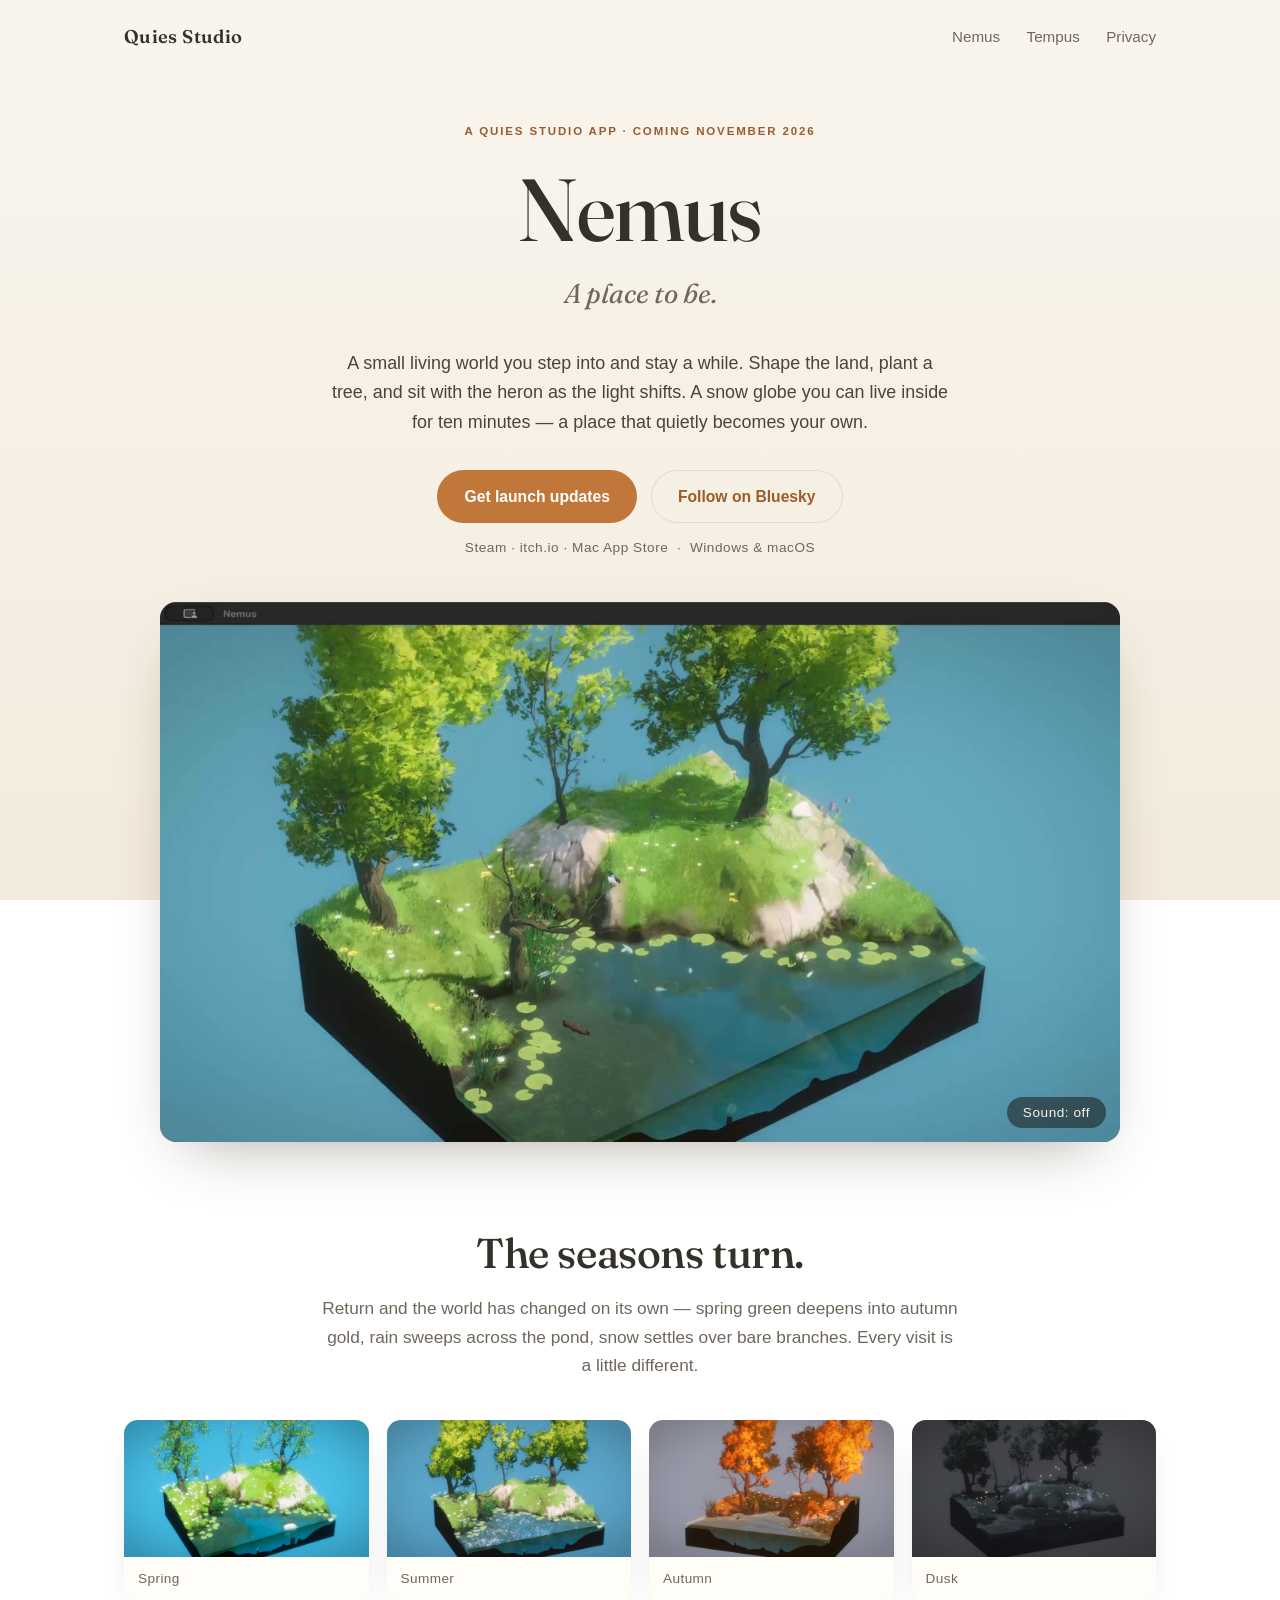
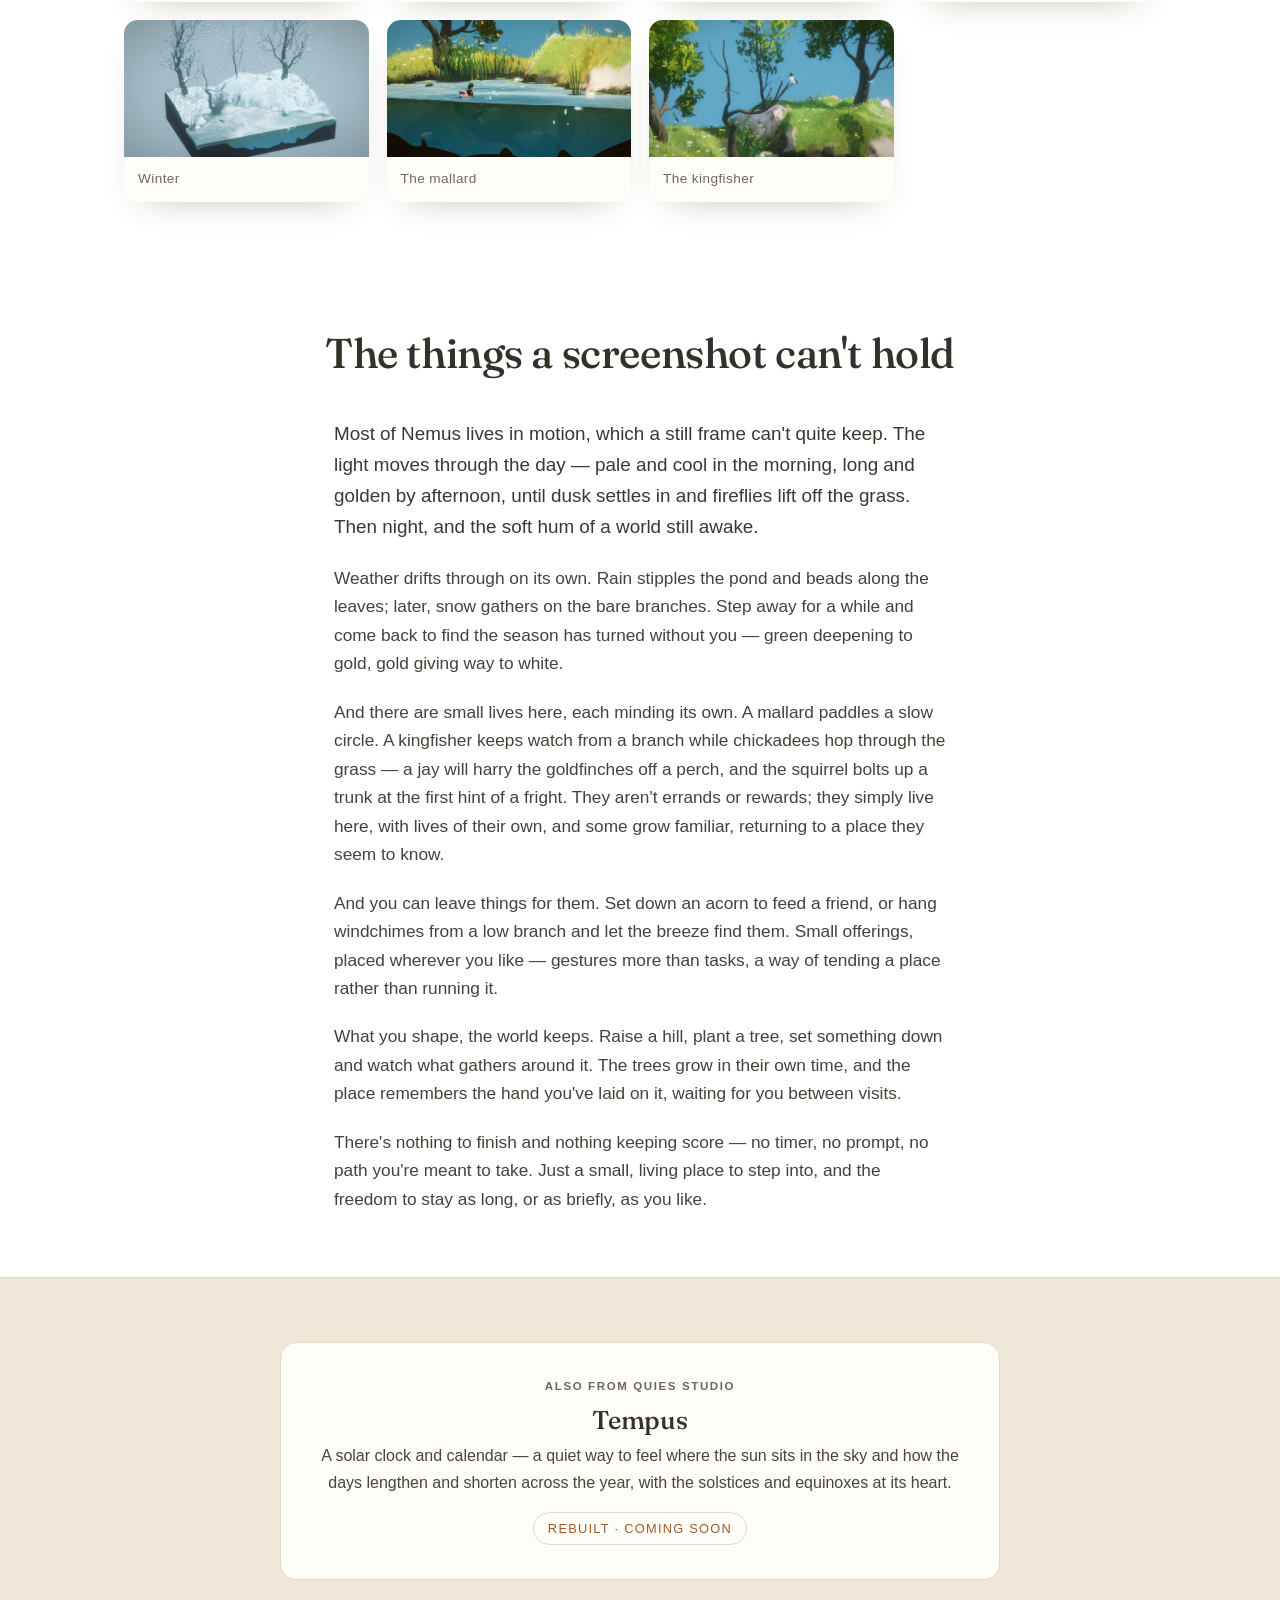
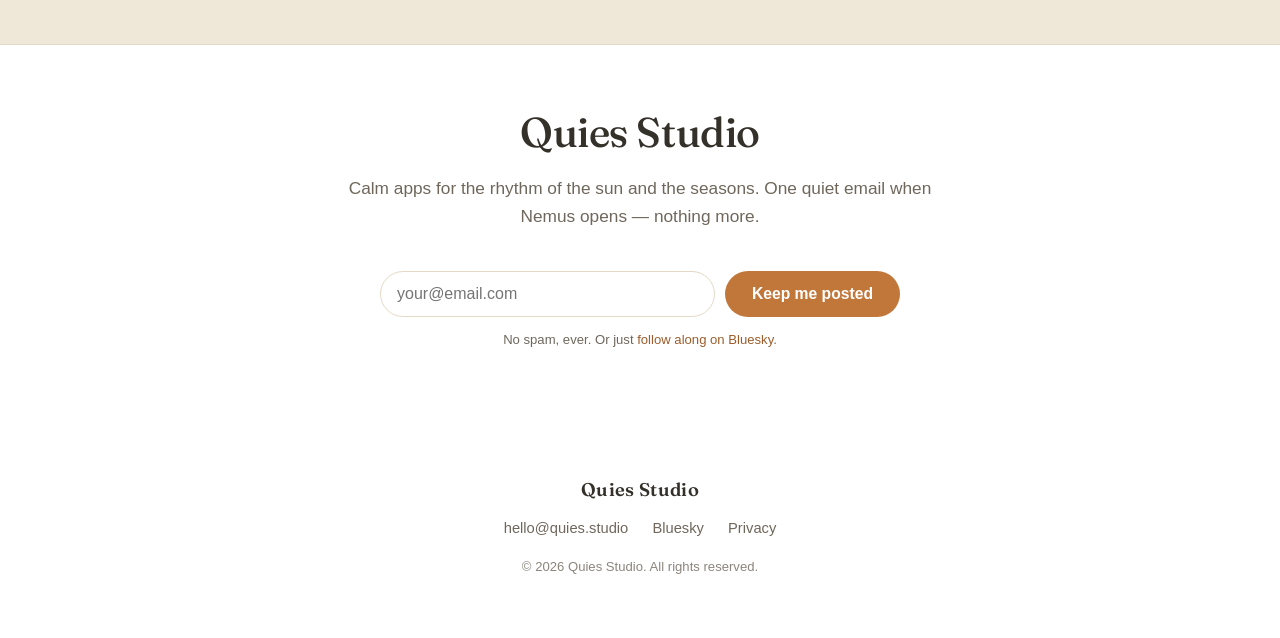
==== index.html @ 0e8df243 "Initial Quies Studio site" ====
<!DOCTYPE html>
<html lang="en">
<head>
<meta charset="utf-8">
<meta name="viewport" content="width=device-width, initial-scale=1">
<title>Nemus — a place to be · Quies Studio</title>
<meta name="description" content="Nemus is a small living world you step into and tend. Shape the land, plant a tree, and watch the seasons turn. A calm app from Quies Studio.">
<meta property="og:title" content="Nemus — a place to be">
<meta property="og:description" content="A small living world you step into and tend. Shape the land, plant a tree, watch the seasons turn. Visit your happy place.">
<meta property="og:type" content="website">
<meta property="og:image" content="https://quies.studio/img/og-image.png">
<meta name="twitter:card" content="summary_large_image">
<link rel="preconnect" href="https://fonts.googleapis.com">
<link rel="preconnect" href="https://fonts.gstatic.com" crossorigin>
<link href="https://fonts.googleapis.com/css2?family=Fraunces:ital,opsz,wght@0,9..144,400;0,9..144,500;0,9..144,600;1,9..144,400&display=swap" rel="stylesheet">
<link rel="stylesheet" href="styles.css">
</head>
<body>

<header class="site-header">
  <a href="index.html" class="brand">Quies&nbsp;Studio</a>
  <nav class="nav">
    <a href="#nemus">Nemus</a>
    <a href="#tempus">Tempus</a>
    <a href="privacy.html">Privacy</a>
  </nav>
</header>

<!-- HERO: Nemus -->
<main class="wrap" id="nemus">
  <section class="hero">
    <div class="eyebrow">A Quies Studio app · coming November 2026</div>
    <h1>Nemus</h1>
    <p class="tagline">A place to be.</p>
    <p class="lead">A small living world you step into and stay a while. Shape the land, plant a tree, and sit with the heron as the light shifts. A snow globe you can live inside for ten minutes — a place that quietly becomes your own.</p>
    <div class="cta-row">
      <!-- Swap href to the Steam page once it's live -->
      <a class="btn btn-primary" href="#notify">Get launch updates</a>
      <a class="btn btn-ghost" href="https://bsky.app/profile/nemus-quies.bsky.social" target="_blank" rel="noopener">Follow on Bluesky</a>
    </div>
    <p class="platforms">Steam · itch.io · Mac App Store &nbsp;·&nbsp; Windows &amp; macOS</p>
    <div class="hero-img">
      <video id="hero-video" src="video/nemus-hero.mp4" poster="video/hero-poster.jpg" autoplay muted loop playsinline preload="metadata" aria-label="Nemus, a small living world, in motion"></video>
      <button id="sound-toggle" class="sound-toggle" type="button" aria-label="Turn sound on">Sound: off</button>
    </div>
  </section>
</main>

<!-- SEASONS -->
<section>
  <div class="section-head">
    <h2>The seasons turn.</h2>
    <p>Return and the world has changed on its own — spring green deepens into autumn gold, rain sweeps across the pond, snow settles over bare branches. Every visit is a little different.</p>
  </div>
  <div class="gallery">
    <figure><img src="img/g1-spring.jpg" alt="Nemus in spring" loading="lazy"><figcaption>Spring</figcaption></figure>
    <figure><img src="img/g2-summer.jpg" alt="Nemus in summer" loading="lazy"><figcaption>Summer</figcaption></figure>
    <figure><img src="img/g3-autumn.jpg" alt="Nemus in autumn" loading="lazy"><figcaption>Autumn</figcaption></figure>
    <figure><img src="img/g5-dusk.jpg" alt="Nemus at dusk with fireflies" loading="lazy"><figcaption>Dusk</figcaption></figure>
    <figure><img src="img/g6-winternight.jpg" alt="Nemus on a winter night" loading="lazy"><figcaption>Winter</figcaption></figure>
    <figure><img src="img/g-mallard.jpg" alt="A mallard drifting on the pond in Nemus" loading="lazy"><figcaption>The mallard</figcaption></figure>
    <figure><img src="img/g-kingfisher.jpg" alt="A kingfisher perched above the hill, with chickadees in the grass" loading="lazy"><figcaption>The kingfisher</figcaption></figure>
  </div>
</section>

<!-- A CLOSER LOOK -->
<section>
  <div class="section-head">
    <h2>The things a screenshot can't hold</h2>
  </div>
  <div class="about">
    <p>Most of Nemus lives in motion, which a still frame can't quite keep. The light moves through the day — pale and cool in the morning, long and golden by afternoon, until dusk settles in and fireflies lift off the grass. Then night, and the soft hum of a world still awake.</p>
    <p>Weather drifts through on its own. Rain stipples the pond and beads along the leaves; later, snow gathers on the bare branches. Step away for a while and come back to find the season has turned without you — green deepening to gold, gold giving way to white.</p>
    <p>And there are small lives here, each minding its own. A mallard paddles a slow circle. A kingfisher keeps watch from a branch while chickadees hop through the grass — a jay will harry the goldfinches off a perch, and the squirrel bolts up a trunk at the first hint of a fright. They aren't errands or rewards; they simply live here, with lives of their own, and some grow familiar, returning to a place they seem to know.</p>
    <p>And you can leave things for them. Set down an acorn to feed a friend, or hang windchimes from a low branch and let the breeze find them. Small offerings, placed wherever you like — gestures more than tasks, a way of tending a place rather than running it.</p>
    <p>What you shape, the world keeps. Raise a hill, plant a tree, set something down and watch what gathers around it. The trees grow in their own time, and the place remembers the hand you've laid on it, waiting for you between visits.</p>
    <p>There's nothing to finish and nothing keeping score — no timer, no prompt, no path you're meant to take. Just a small, living place to step into, and the freedom to stay as long, or as briefly, as you like.</p>
  </div>
</section>

<!-- TEMPUS -->
<section class="band" id="tempus">
  <div class="wrap">
    <div class="card">
      <div class="kicker">Also from Quies Studio</div>
      <h3>Tempus</h3>
      <p>A solar clock and calendar — a quiet way to feel where the sun sits in the sky and how the days lengthen and shorten across the year, with the solstices and equinoxes at its heart.</p>
      <span class="soon">Rebuilt · coming soon</span>
    </div>
  </div>
</section>

<!-- STUDIO + NOTIFY -->
<section id="notify">
  <div class="section-head">
    <h2>Quies Studio</h2>
    <p>Calm apps for the rhythm of the sun and the seasons. One quiet email when Nemus opens — nothing more.</p>
  </div>
  <form class="signup" action="https://buttondown.com/api/emails/embed-subscribe/quies" method="post" target="_blank">
    <input type="email" name="email" placeholder="your@email.com" aria-label="Email address" required>
    <input type="hidden" value="1" name="embed">
    <button type="submit" class="btn btn-primary">Keep me posted</button>
  </form>
  <p class="fineprint" style="text-align:center">No spam, ever. Or just <a href="https://bsky.app/profile/nemus-quies.bsky.social" target="_blank" rel="noopener">follow along on Bluesky</a>.</p>
</section>

<footer>
  <span class="brand">Quies Studio</span>
  <div class="links">
    <a href="mailto:hello@quies.studio">hello@quies.studio</a>
    <a href="https://bsky.app/profile/nemus-quies.bsky.social" target="_blank" rel="noopener">Bluesky</a>
    <a href="privacy.html">Privacy</a>
  </div>
  <div class="copy">© 2026 Quies Studio. All rights reserved.</div>
</footer>

<div id="lightbox" class="lightbox" hidden aria-hidden="true" role="dialog" aria-label="Image viewer">
  <img id="lightbox-img" src="" alt="">
  <div class="caption" id="lightbox-caption"></div>
</div>

<script>
(function(){
  var lb=document.getElementById('lightbox'),
      lbImg=document.getElementById('lightbox-img'),
      lbCap=document.getElementById('lightbox-caption');
  document.querySelectorAll('.gallery figure').forEach(function(fig){
    var img=fig.querySelector('img'), cap=fig.querySelector('figcaption');
    img.addEventListener('click',function(){
      lbImg.src=img.src; lbImg.alt=img.alt;
      lbCap.textContent=cap?cap.textContent:'';
      lb.hidden=false; lb.setAttribute('aria-hidden','false');
      requestAnimationFrame(function(){lb.classList.add('open');});
      document.body.style.overflow='hidden';
    });
  });
  function close(){
    lb.classList.remove('open');
    document.body.style.overflow='';
    setTimeout(function(){ lb.hidden=true; lb.setAttribute('aria-hidden','true'); lbImg.src=''; },200);
  }
  lb.addEventListener('click',close);
  document.addEventListener('keydown',function(e){ if(e.key==='Escape' && !lb.hidden) close(); });

  // hero sound toggle
  var hv=document.getElementById('hero-video'), st=document.getElementById('sound-toggle');
  if(hv && st){
    st.addEventListener('click',function(){
      hv.muted=!hv.muted;
      if(!hv.muted){ hv.play(); }
      st.textContent = hv.muted ? 'Sound: off' : 'Sound: on';
      st.setAttribute('aria-label', hv.muted ? 'Turn sound on' : 'Turn sound off');
    });
  }
})();
</script>

</body>
</html>
---- styles.css ----
/* Quies Studio — calm, minimal site styles */
:root{
  --bg:#f7f2e9;
  --bg-soft:#efe7d8;
  --card:#fffdf8;
  --ink:#34302a;
  --muted:#6f675c;
  --line:#e4d9c6;
  --accent:#c2773a;
  --accent-deep:#9c5c2b;
  --radius:16px;
  --maxw:1080px;
}
*{box-sizing:border-box}
html{scroll-behavior:smooth}
body{
  margin:0;
  font-family:-apple-system,BlinkMacSystemFont,"Segoe UI",Roboto,Helvetica,Arial,sans-serif;
  color:var(--ink);
  background:linear-gradient(180deg,#f9f5ee 0%,#f3ebdd 100%);
  background-attachment:fixed;
  line-height:1.65;
  -webkit-font-smoothing:antialiased;
}
h1,h2,h3,.serif{font-family:"Fraunces",Georgia,"Times New Roman",serif;font-weight:500;line-height:1.15;letter-spacing:-.01em}
a{color:var(--accent-deep);text-decoration:none}
a:hover{text-decoration:underline}
img,video{max-width:100%;height:auto;display:block}
.wrap{max-width:var(--maxw);margin:0 auto;padding:0 24px}

/* header */
.site-header{display:flex;align-items:center;justify-content:space-between;padding:22px 24px;max-width:var(--maxw);margin:0 auto}
.brand{font-family:"Fraunces",serif;font-size:1.15rem;font-weight:600;letter-spacing:.02em;color:var(--ink)}
.brand:hover{text-decoration:none}
.nav a{margin-left:22px;color:var(--muted);font-size:.95rem}

/* hero */
.hero{padding:48px 0 24px;text-align:center}
.eyebrow{text-transform:uppercase;letter-spacing:.16em;font-size:.72rem;color:var(--accent-deep);font-weight:600;margin-bottom:18px}
.hero h1{font-size:clamp(3rem,9vw,5.5rem);margin:.1em 0 .12em}
.tagline{font-family:"Fraunces",serif;font-size:clamp(1.2rem,3vw,1.7rem);color:var(--muted);font-style:italic;margin:0 0 1.2em}
.lead{max-width:620px;margin:0 auto 1.8em;font-size:1.12rem;color:#4a4439}
.cta-row{display:flex;gap:14px;justify-content:center;flex-wrap:wrap;margin-bottom:10px}
.btn{display:inline-block;padding:13px 26px;border-radius:999px;font-weight:600;font-size:.98rem;border:1.5px solid transparent;transition:transform .12s ease,background .2s}
.btn:hover{text-decoration:none;transform:translateY(-1px)}
.btn-primary{background:var(--accent);color:#fff}
.btn-primary:hover{background:var(--accent-deep);color:#fff}
.btn-ghost{background:transparent;color:var(--accent-deep);border-color:var(--line)}
.btn-ghost:hover{border-color:var(--accent)}
.platforms{font-size:.85rem;color:var(--muted);letter-spacing:.04em;margin-top:14px}

.hero-img{position:relative;margin:42px auto 0;max-width:960px;border-radius:var(--radius);overflow:hidden;box-shadow:0 24px 60px -28px rgba(60,45,25,.45)}
.sound-toggle{position:absolute;bottom:14px;right:14px;background:rgba(20,16,10,.5);color:#f7f2e9;border:none;border-radius:999px;padding:8px 16px;font-size:.85rem;letter-spacing:.04em;cursor:pointer;backdrop-filter:blur(4px);-webkit-backdrop-filter:blur(4px);transition:background .2s}
.sound-toggle:hover{background:rgba(20,16,10,.78)}

/* sections */
section{padding:64px 0}
.section-head{text-align:center;max-width:640px;margin:0 auto 40px}
.section-head h2{font-size:clamp(1.8rem,4vw,2.6rem);margin:0 0 .4em}
.section-head p{color:var(--muted);font-size:1.08rem;margin:0}

/* gallery */
.gallery{display:grid;grid-template-columns:repeat(auto-fit,minmax(240px,1fr));gap:18px;max-width:var(--maxw);margin:0 auto;padding:0 24px}
.gallery figure{margin:0;border-radius:14px;overflow:hidden;background:var(--card);box-shadow:0 14px 34px -22px rgba(60,45,25,.4)}
.gallery img{aspect-ratio:16/9;object-fit:cover;width:100%}
.gallery figcaption{padding:11px 14px;font-size:.85rem;color:var(--muted);letter-spacing:.03em}

/* tempus / studio cards */
.band{background:var(--bg-soft);border-top:1px solid var(--line);border-bottom:1px solid var(--line)}
.card{background:var(--card);border:1px solid var(--line);border-radius:var(--radius);padding:34px;max-width:720px;margin:0 auto;text-align:center}
.card h3{font-size:1.6rem;margin:0 0 .3em}
.card .kicker{text-transform:uppercase;letter-spacing:.14em;font-size:.72rem;color:var(--muted);font-weight:600;margin-bottom:10px}
.card p{color:#4a4439;margin:.4em 0 0}
.soon{display:inline-block;margin-top:16px;font-size:.8rem;letter-spacing:.1em;text-transform:uppercase;color:var(--accent-deep);border:1px solid var(--line);border-radius:999px;padding:5px 14px}

/* signup */
.signup{max-width:520px;margin:26px auto 0;display:flex;gap:10px;flex-wrap:wrap;justify-content:center}
.signup input[type=email]{flex:1;min-width:220px;padding:12px 16px;border:1.5px solid var(--line);border-radius:999px;font-size:1rem;background:#fff;color:var(--ink)}
.signup input[type=email]:focus{outline:none;border-color:var(--accent)}
.fineprint{font-size:.82rem;color:var(--muted);margin-top:12px}

/* footer */
footer{padding:48px 24px 60px;text-align:center;color:var(--muted);font-size:.92rem}
footer .brand{display:block;margin-bottom:10px;color:var(--ink)}
footer a{color:var(--muted)}
footer .links{margin:6px 0 16px}
footer .links a{margin:0 10px}
.copy{font-size:.82rem;opacity:.8}

/* privacy page */
.doc{max-width:740px;margin:0 auto;padding:48px 24px 80px}
.doc h1{font-size:2.4rem;margin-bottom:.2em}
.doc h2{font-size:1.35rem;margin:1.8em 0 .4em}
.doc p,.doc li{color:#46413a}
.doc .back{display:inline-block;margin-bottom:24px;font-size:.9rem}

/* lightbox */
.gallery img{cursor:zoom-in}
.lightbox{position:fixed;inset:0;background:rgba(30,24,16,.88);display:flex;align-items:center;justify-content:center;padding:24px;z-index:50;cursor:zoom-out;opacity:0;transition:opacity .2s ease}
.lightbox.open{opacity:1}
.lightbox[hidden]{display:none}
.lightbox img{max-width:min(1100px,94vw);max-height:88vh;width:auto;height:auto;border-radius:12px;box-shadow:0 30px 80px -20px rgba(0,0,0,.6)}
.lightbox .caption{position:absolute;bottom:22px;left:0;right:0;text-align:center;color:#f7f2e9;font-size:.95rem;letter-spacing:.05em}

/* prose column */
.about{max-width:660px;margin:0 auto;padding:0 24px}
.about p{font-size:1.08rem;color:#46413a;margin:0 0 1.15em}
.about p:first-of-type{font-size:1.18rem;color:#3c372f}
.about p:last-child{margin-bottom:0}
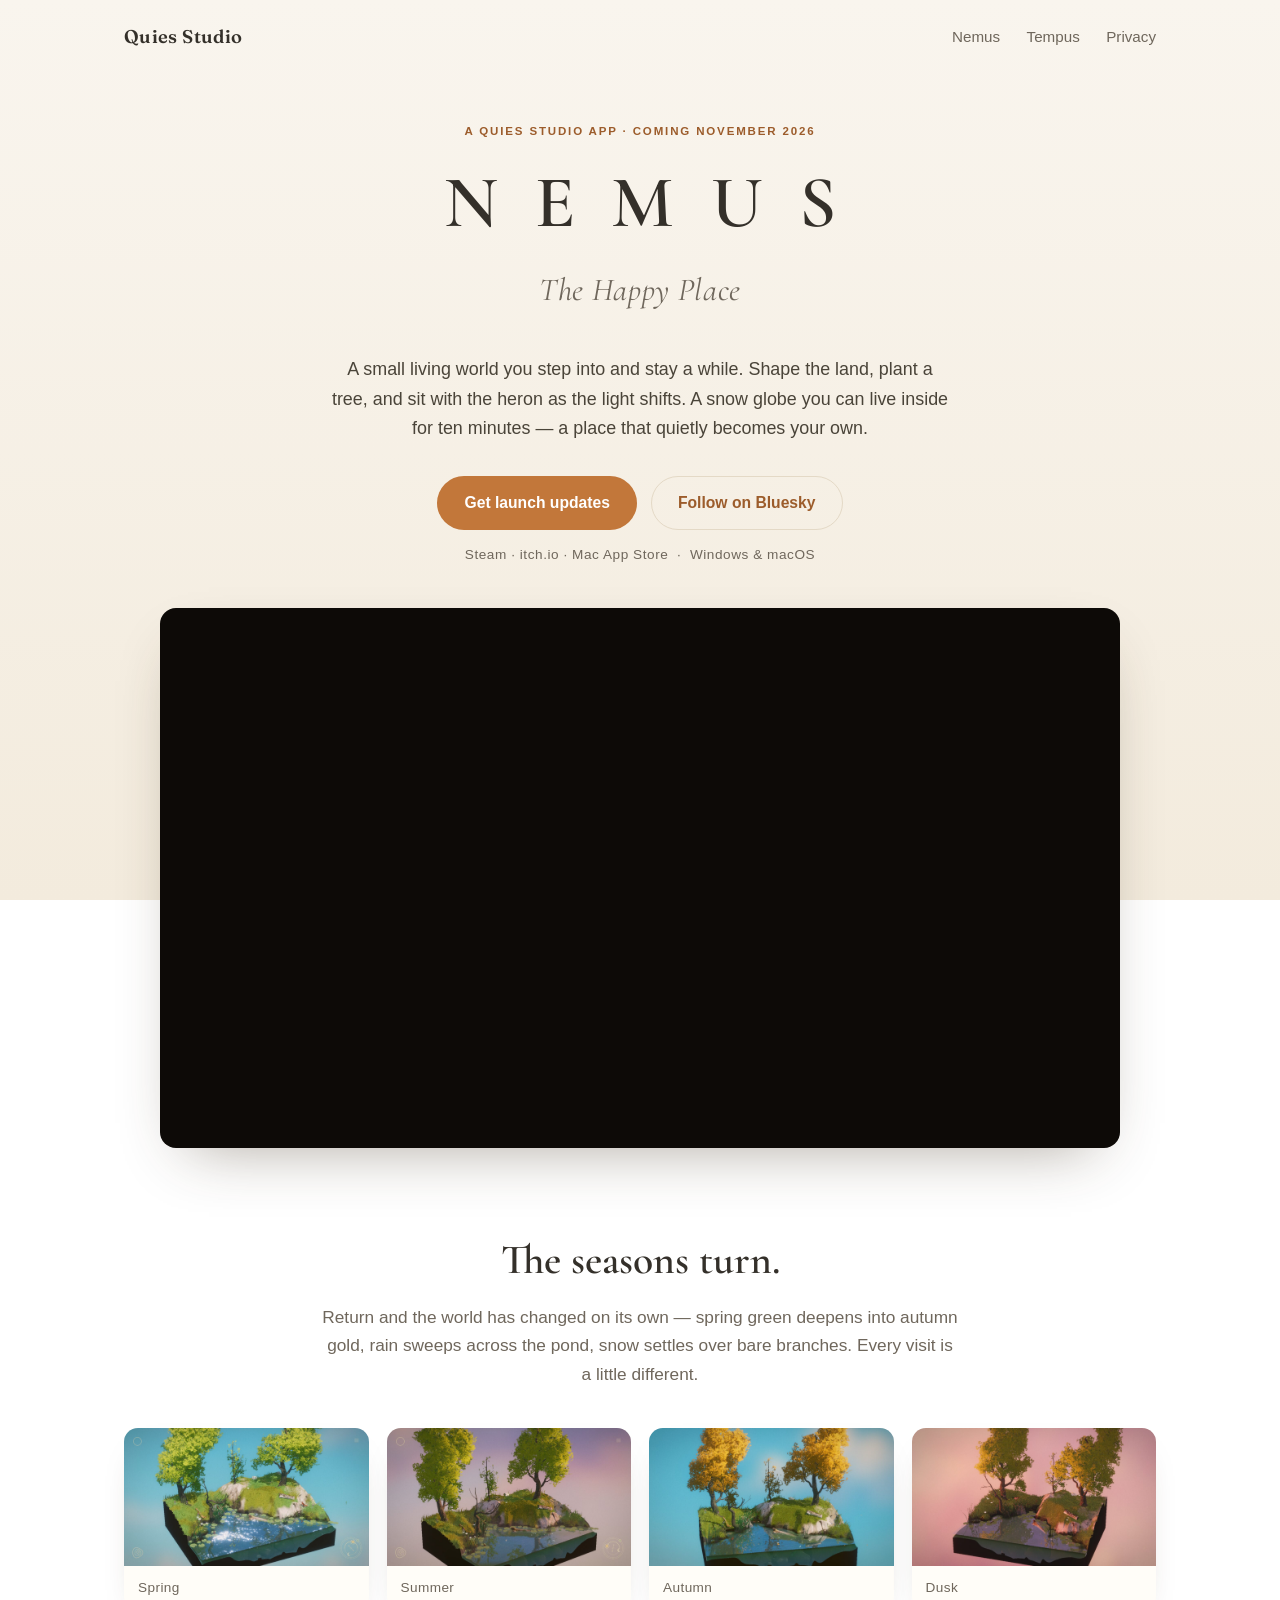
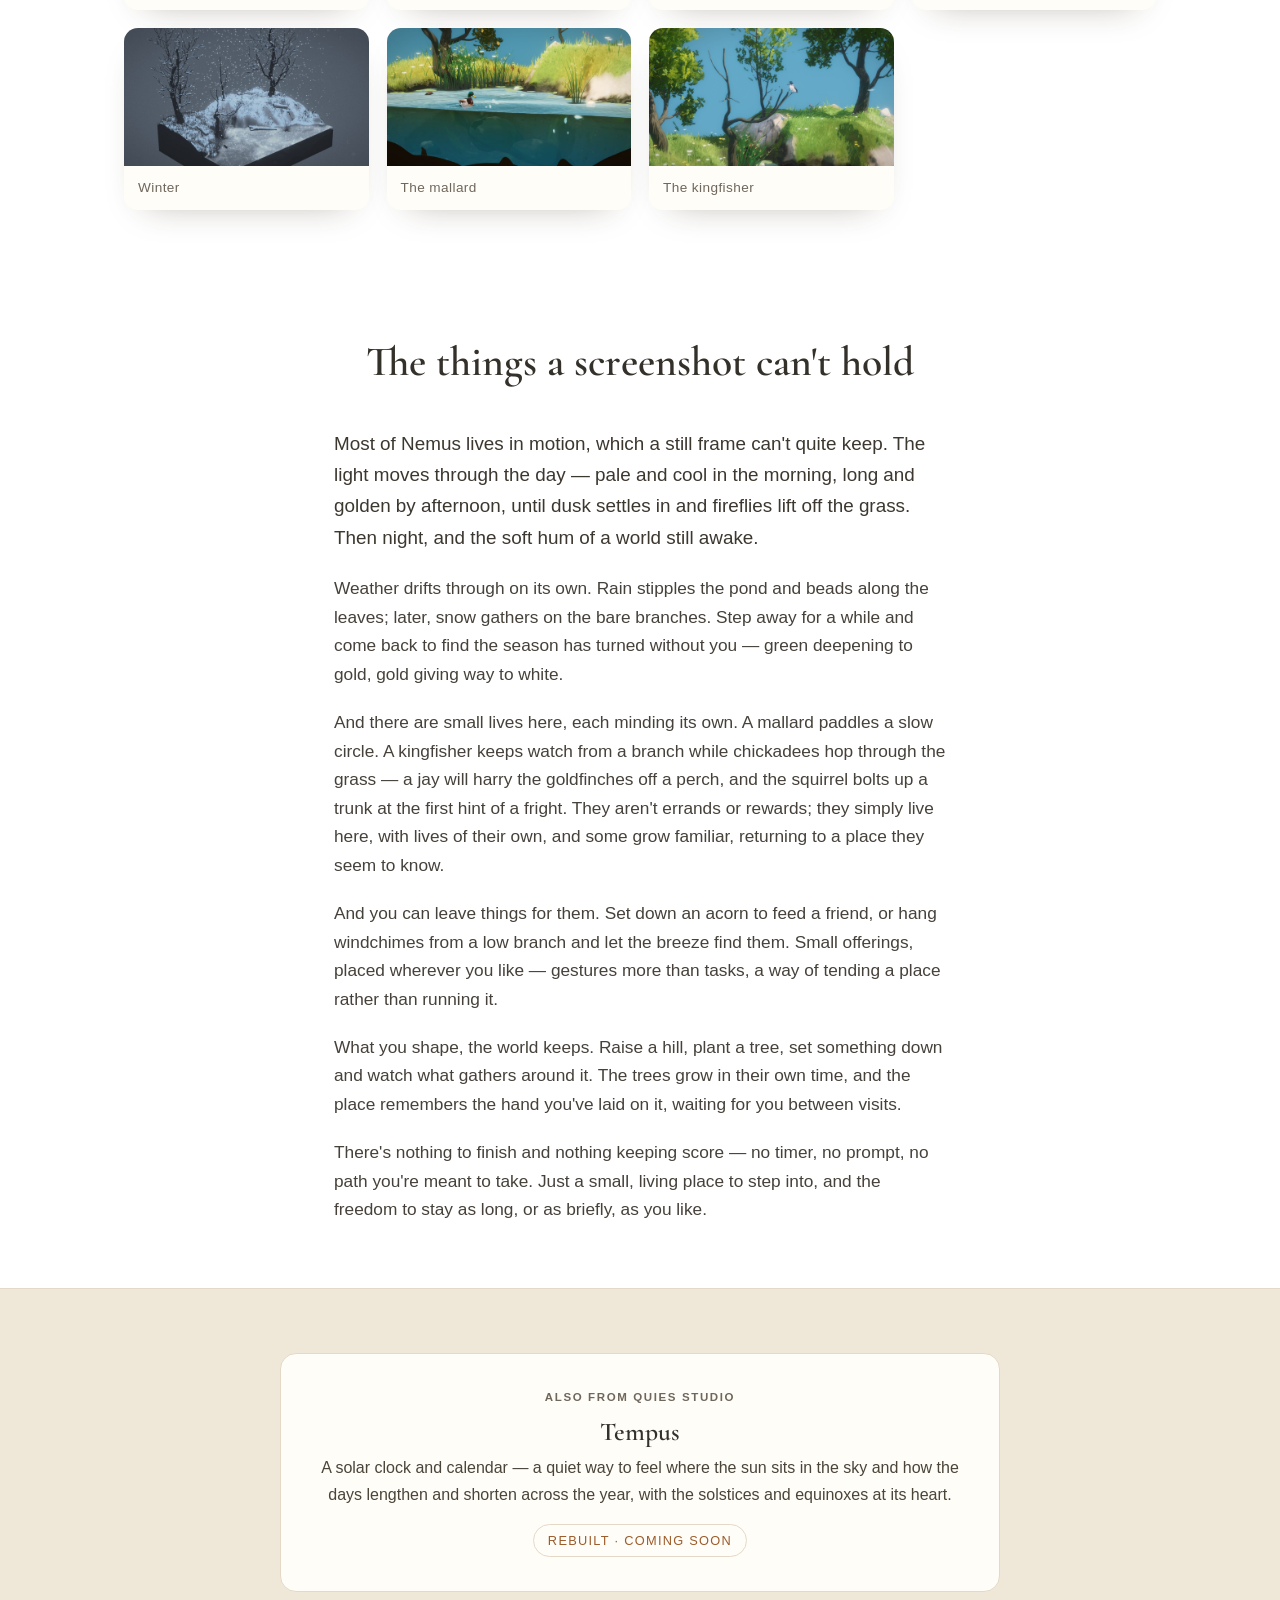
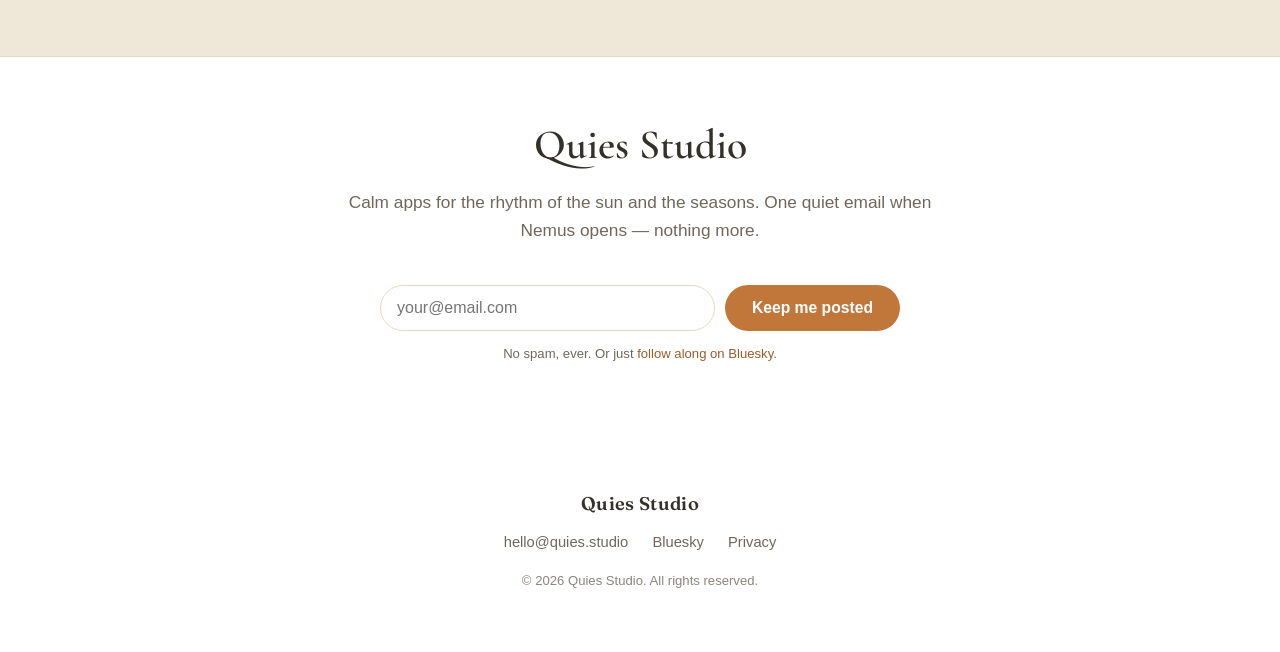
==== commit c065efce: "Use Nemus trailer (Vimeo) as hero video" ====
--- a/index.html
+++ b/index.html
@@ -12,7 +12,7 @@
 <meta name="twitter:card" content="summary_large_image">
 <link rel="preconnect" href="https://fonts.googleapis.com">
 <link rel="preconnect" href="https://fonts.gstatic.com" crossorigin>
-<link href="https://fonts.googleapis.com/css2?family=Fraunces:ital,opsz,wght@0,9..144,400;0,9..144,500;0,9..144,600;1,9..144,400&display=swap" rel="stylesheet">
+<link href="https://fonts.googleapis.com/css2?family=Cormorant+Garamond:ital,wght@0,400;0,500;0,600;1,400&family=Fraunces:ital,opsz,wght@0,9..144,400;0,9..144,500;0,9..144,600;1,9..144,400&display=swap" rel="stylesheet">
 <link rel="stylesheet" href="styles.css">
 </head>
 <body>
@@ -31,7 +31,7 @@
   <section class="hero">
     <div class="eyebrow">A Quies Studio app · coming November 2026</div>
     <h1>Nemus</h1>
-    <p class="tagline">A place to be.</p>
+    <p class="tagline">The Happy Place</p>
     <p class="lead">A small living world you step into and stay a while. Shape the land, plant a tree, and sit with the heron as the light shifts. A snow globe you can live inside for ten minutes — a place that quietly becomes your own.</p>
     <div class="cta-row">
       <!-- Swap href to the Steam page once it's live -->
@@ -40,8 +40,9 @@
     </div>
     <p class="platforms">Steam · itch.io · Mac App Store &nbsp;·&nbsp; Windows &amp; macOS</p>
     <div class="hero-img">
-      <video id="hero-video" src="video/nemus-hero.mp4" poster="video/hero-poster.jpg" autoplay muted loop playsinline preload="metadata" aria-label="Nemus, a small living world, in motion"></video>
-      <button id="sound-toggle" class="sound-toggle" type="button" aria-label="Turn sound on">Sound: off</button>
+      <div class="video-frame">
+        <iframe src="https://player.vimeo.com/video/1206930843?badge=0&amp;autopause=0&amp;player_id=0&amp;app_id=58479" frameborder="0" allow="autoplay; fullscreen; picture-in-picture; clipboard-write; encrypted-media; web-share" referrerpolicy="strict-origin-when-cross-origin" title="Nemus Trailer"></iframe>
+      </div>
     </div>
   </section>
 </main>
@@ -119,6 +120,7 @@
   <div class="caption" id="lightbox-caption"></div>
 </div>
 
+<script src="https://player.vimeo.com/api/player.js"></script>
 <script>
 (function(){
   var lb=document.getElementById('lightbox'),
@@ -141,17 +143,6 @@
   }
   lb.addEventListener('click',close);
   document.addEventListener('keydown',function(e){ if(e.key==='Escape' && !lb.hidden) close(); });
-
-  // hero sound toggle
-  var hv=document.getElementById('hero-video'), st=document.getElementById('sound-toggle');
-  if(hv && st){
-    st.addEventListener('click',function(){
-      hv.muted=!hv.muted;
-      if(!hv.muted){ hv.play(); }
-      st.textContent = hv.muted ? 'Sound: off' : 'Sound: on';
-      st.setAttribute('aria-label', hv.muted ? 'Turn sound on' : 'Turn sound off');
-    });
-  }
 })();
 </script>
 
--- a/styles.css
+++ b/styles.css
@@ -22,7 +22,7 @@
   line-height:1.65;
   -webkit-font-smoothing:antialiased;
 }
-h1,h2,h3,.serif{font-family:"Fraunces",Georgia,"Times New Roman",serif;font-weight:500;line-height:1.15;letter-spacing:-.01em}
+h1,h2,h3,.serif{font-family:"Cormorant Garamond",Georgia,"Times New Roman",serif;font-weight:600;line-height:1.2;letter-spacing:0}
 a{color:var(--accent-deep);text-decoration:none}
 a:hover{text-decoration:underline}
 img,video{max-width:100%;height:auto;display:block}
@@ -37,8 +37,8 @@
 /* hero */
 .hero{padding:48px 0 24px;text-align:center}
 .eyebrow{text-transform:uppercase;letter-spacing:.16em;font-size:.72rem;color:var(--accent-deep);font-weight:600;margin-bottom:18px}
-.hero h1{font-size:clamp(3rem,9vw,5.5rem);margin:.1em 0 .12em}
-.tagline{font-family:"Fraunces",serif;font-size:clamp(1.2rem,3vw,1.7rem);color:var(--muted);font-style:italic;margin:0 0 1.2em}
+.hero h1{font-family:"Cormorant Garamond",Georgia,serif;font-weight:600;text-transform:uppercase;letter-spacing:.5em;text-indent:.5em;font-size:clamp(2.4rem,7.5vw,4.6rem);margin:.1em 0 .22em}
+.tagline{font-family:"Cormorant Garamond",serif;font-size:clamp(1.35rem,3.4vw,2rem);color:var(--muted);font-style:italic;letter-spacing:.02em;margin:0 0 1.2em}
 .lead{max-width:620px;margin:0 auto 1.8em;font-size:1.12rem;color:#4a4439}
 .cta-row{display:flex;gap:14px;justify-content:center;flex-wrap:wrap;margin-bottom:10px}
 .btn{display:inline-block;padding:13px 26px;border-radius:999px;font-weight:600;font-size:.98rem;border:1.5px solid transparent;transition:transform .12s ease,background .2s}
@@ -49,9 +49,14 @@
 .btn-ghost:hover{border-color:var(--accent)}
 .platforms{font-size:.85rem;color:var(--muted);letter-spacing:.04em;margin-top:14px}
 
-.hero-img{position:relative;margin:42px auto 0;max-width:960px;border-radius:var(--radius);overflow:hidden;box-shadow:0 24px 60px -28px rgba(60,45,25,.45)}
+.hero-img{margin:42px auto 0;max-width:960px}
 .sound-toggle{position:absolute;bottom:14px;right:14px;background:rgba(20,16,10,.5);color:#f7f2e9;border:none;border-radius:999px;padding:8px 16px;font-size:.85rem;letter-spacing:.04em;cursor:pointer;backdrop-filter:blur(4px);-webkit-backdrop-filter:blur(4px);transition:background .2s}
 .sound-toggle:hover{background:rgba(20,16,10,.78)}
+
+/* trailer */
+.trailer-embed{max-width:960px;margin:0 auto;padding:0 24px}
+.video-frame{position:relative;padding-top:56.25%;border-radius:var(--radius);overflow:hidden;box-shadow:0 24px 60px -28px rgba(60,45,25,.45);background:#0d0a07}
+.video-frame iframe{position:absolute;top:0;left:0;width:100%;height:100%;border:0}
 
 /* sections */
 section{padding:64px 0}
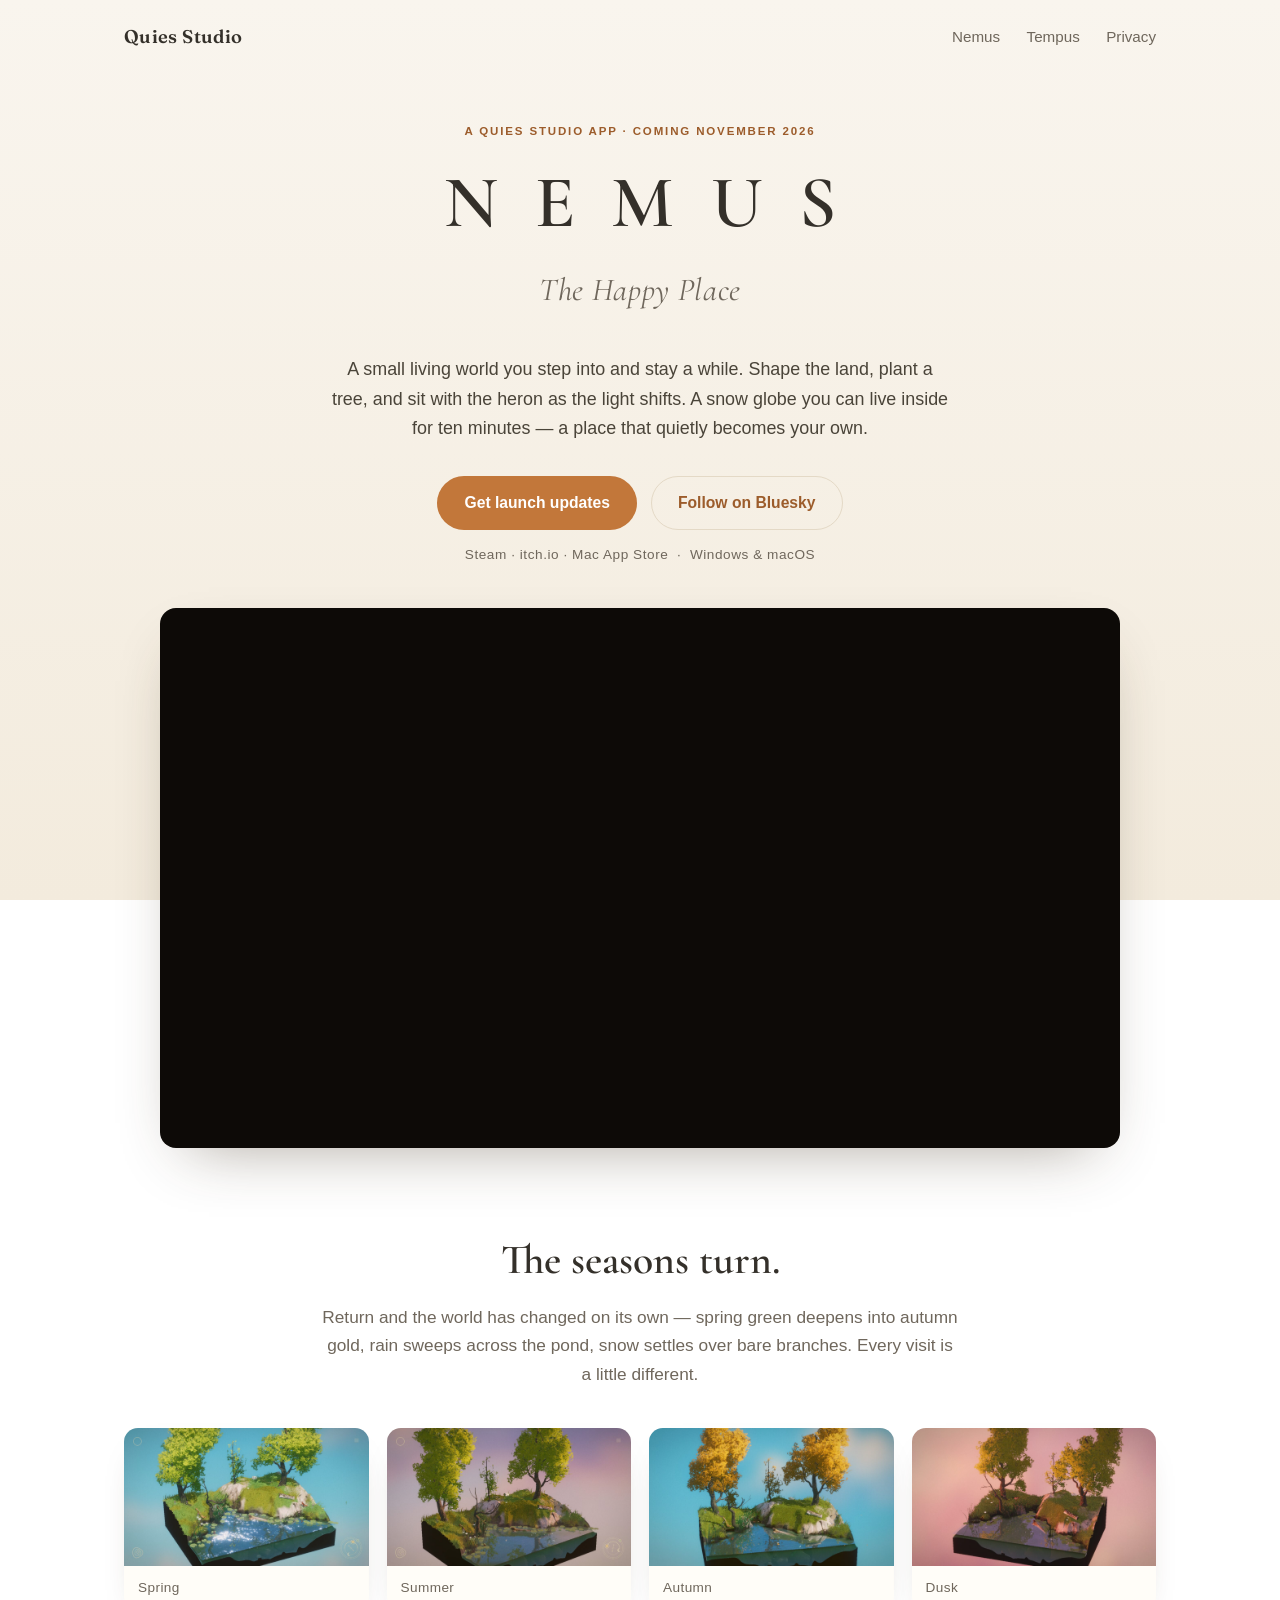
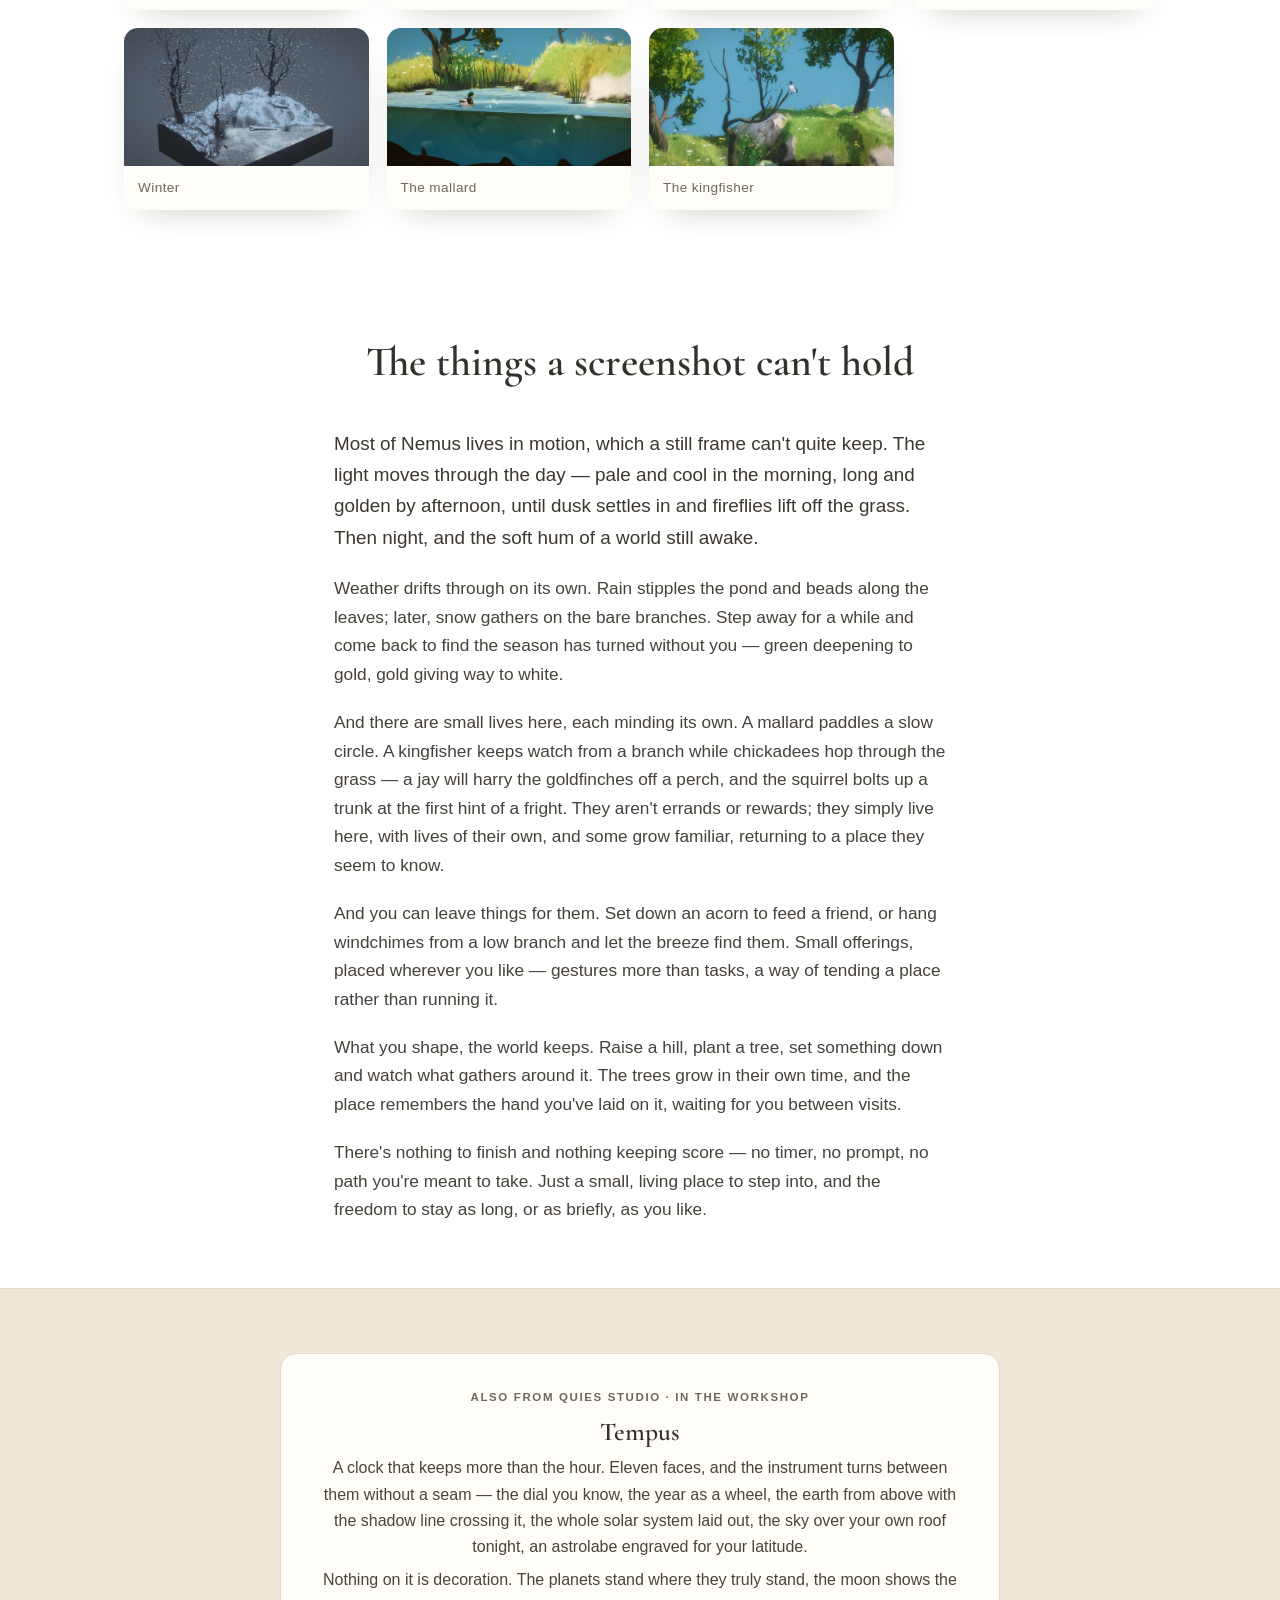
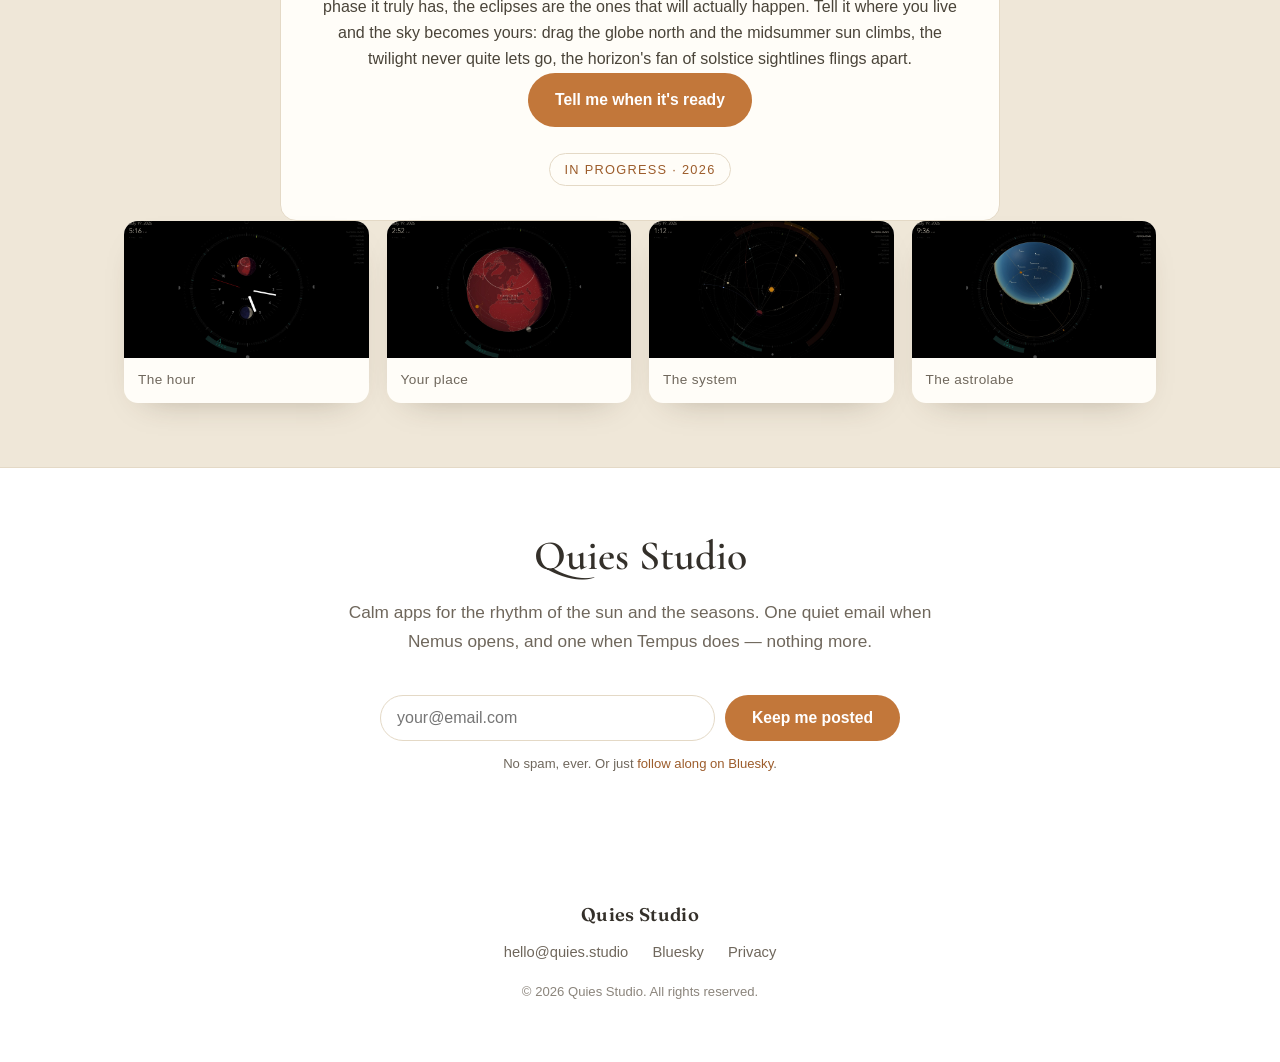
==== commit 54b8e5d9: "Add Tempus: description, stills, and a signup prompt" ====
--- a/index.html
+++ b/index.html
@@ -36,7 +36,7 @@
     <div class="cta-row">
       <!-- Swap href to the Steam page once it's live -->
       <a class="btn btn-primary" href="#notify">Get launch updates</a>
-      <a class="btn btn-ghost" href="https://bsky.app/profile/nemus-quies.bsky.social" target="_blank" rel="noopener">Follow on Bluesky</a>
+      <a class="btn btn-ghost" href="https://bsky.app/profile/quies-studio.bsky.social" target="_blank" rel="noopener">Follow on Bluesky</a>
     </div>
     <p class="platforms">Steam · itch.io · Mac App Store &nbsp;·&nbsp; Windows &amp; macOS</p>
     <div class="hero-img">
@@ -83,11 +83,21 @@
 <section class="band" id="tempus">
   <div class="wrap">
     <div class="card">
-      <div class="kicker">Also from Quies Studio</div>
+      <div class="kicker">Also from Quies Studio · in the workshop</div>
       <h3>Tempus</h3>
-      <p>A solar clock and calendar — a quiet way to feel where the sun sits in the sky and how the days lengthen and shorten across the year, with the solstices and equinoxes at its heart.</p>
-      <span class="soon">Rebuilt · coming soon</span>
+      <p>A clock that keeps more than the hour. Eleven faces, and the instrument turns between them without a seam — the dial you know, the year as a wheel, the earth from above with the shadow line crossing it, the whole solar system laid out, the sky over your own roof tonight, an astrolabe engraved for your latitude.</p>
+      <p>Nothing on it is decoration. The planets stand where they truly stand, the moon shows the phase it truly has, the eclipses are the ones that will actually happen. Tell it where you live and the sky becomes yours: drag the globe north and the midsummer sun climbs, the twilight never quite lets go, the horizon's fan of solstice sightlines flings apart.</p>
+      <div class="cta-row">
+        <a class="btn btn-primary" href="#notify">Tell me when it's ready</a>
+      </div>
+      <span class="soon">In progress · 2026</span>
     </div>
+  </div>
+  <div class="gallery">
+    <figure><img src="img/tempus-clock.jpg" alt="Tempus showing the hour, with the earth and moon on the dial" loading="lazy"><figcaption>The hour</figcaption></figure>
+    <figure><img src="img/tempus-orbis.jpg" alt="Tempus showing the earth from above, the day and night line crossing it" loading="lazy"><figcaption>Your place</figcaption></figure>
+    <figure><img src="img/tempus-machina.jpg" alt="Tempus showing the solar system with the planets on their orbits" loading="lazy"><figcaption>The system</figcaption></figure>
+    <figure><img src="img/tempus-astrolabe.jpg" alt="Tempus as a planispheric astrolabe, the sky over one latitude" loading="lazy"><figcaption>The astrolabe</figcaption></figure>
   </div>
 </section>
 
@@ -95,7 +105,7 @@
 <section id="notify">
   <div class="section-head">
     <h2>Quies Studio</h2>
-    <p>Calm apps for the rhythm of the sun and the seasons. One quiet email when Nemus opens — nothing more.</p>
+    <p>Calm apps for the rhythm of the sun and the seasons. One quiet email when Nemus opens, and one when Tempus does — nothing more.</p>
   </div>
   <form class="signup" action="https://buttondown.com/api/emails/embed-subscribe/quies" method="post" target="_blank">
     <input type="email" name="email" placeholder="your@email.com" aria-label="Email address" required>
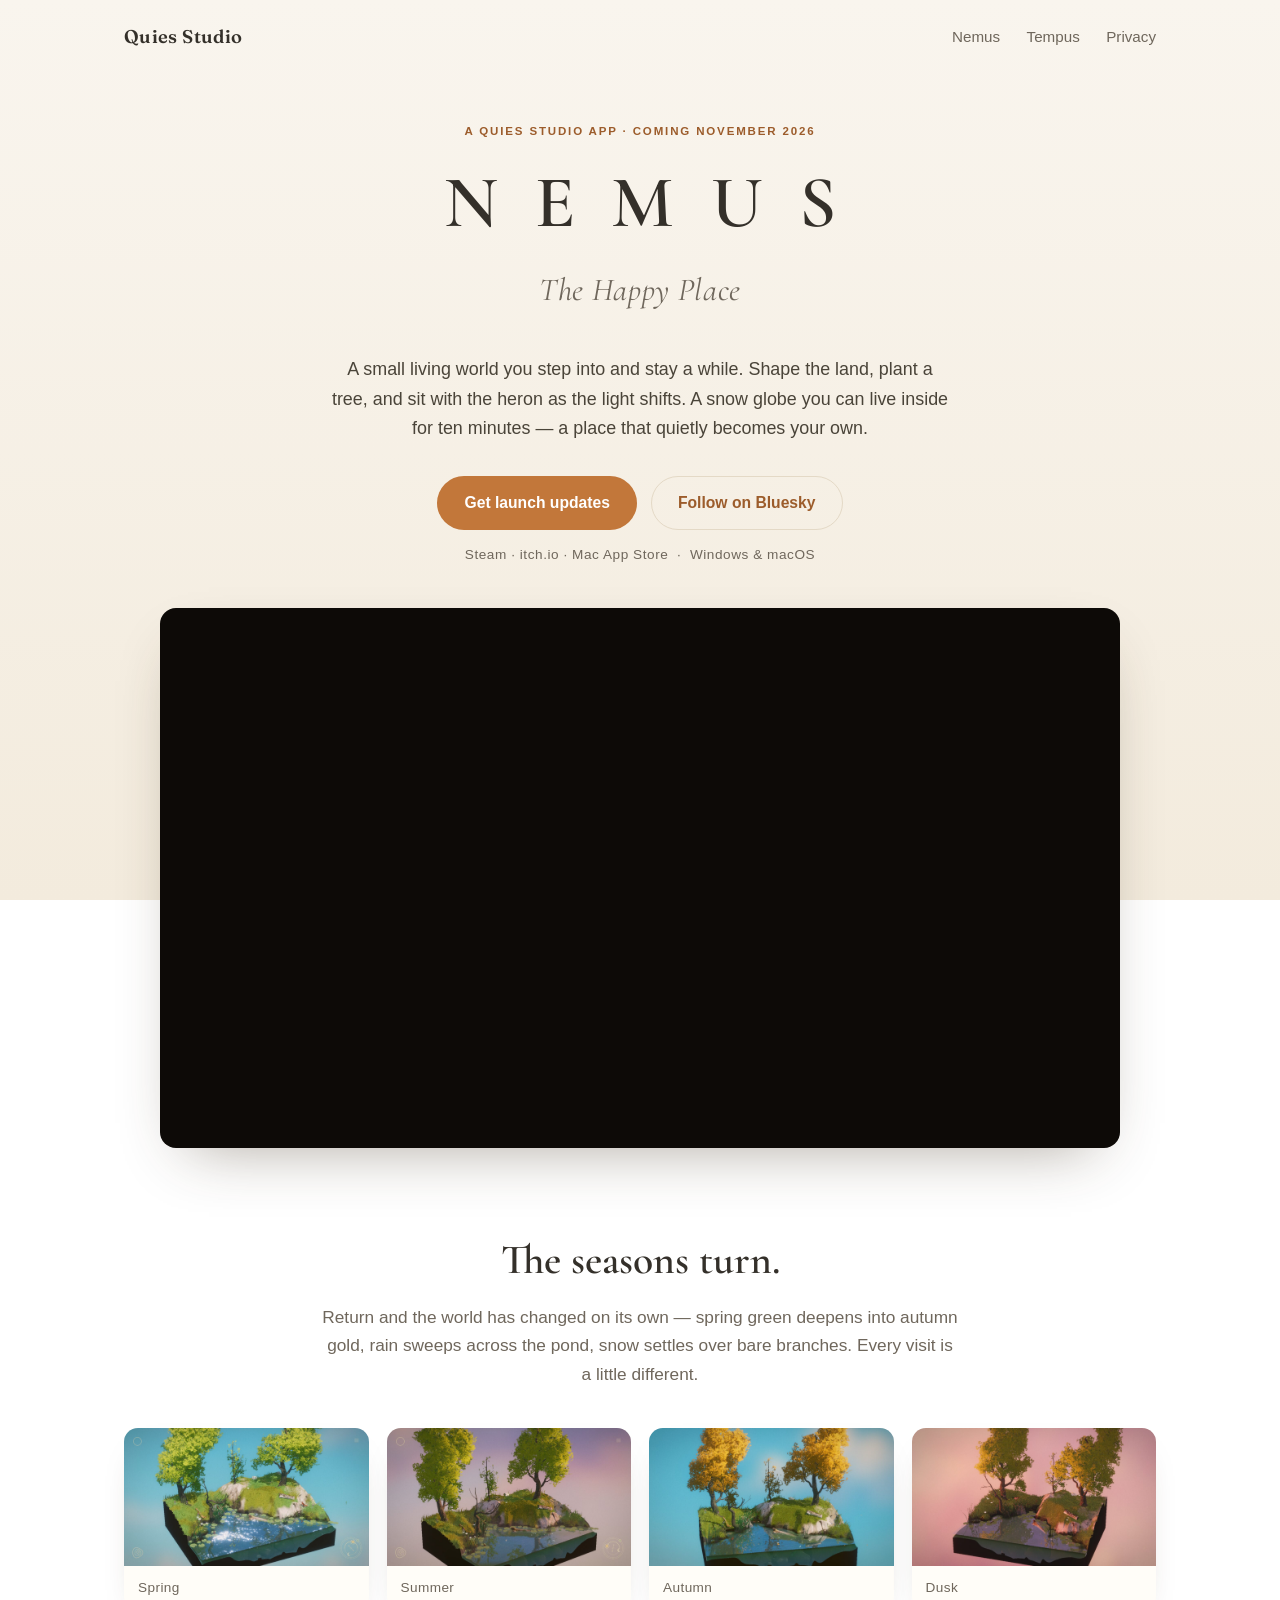
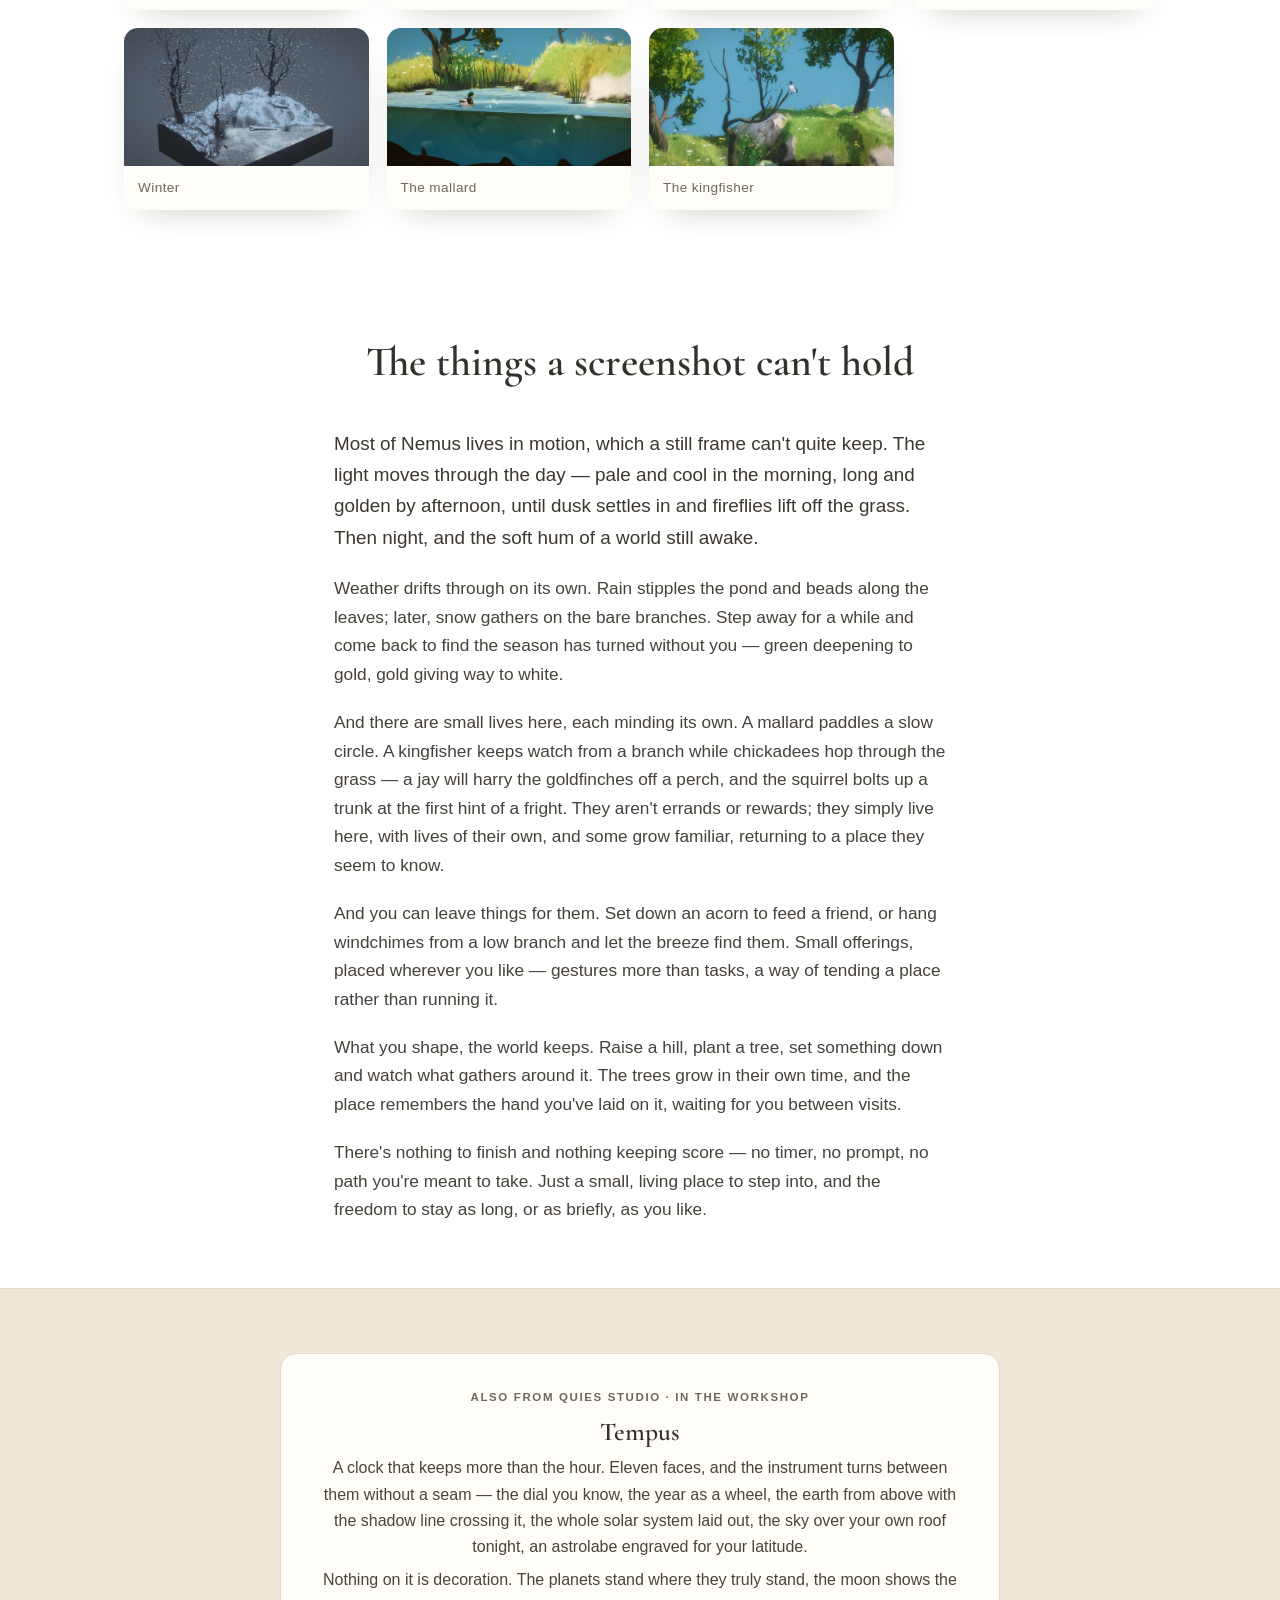
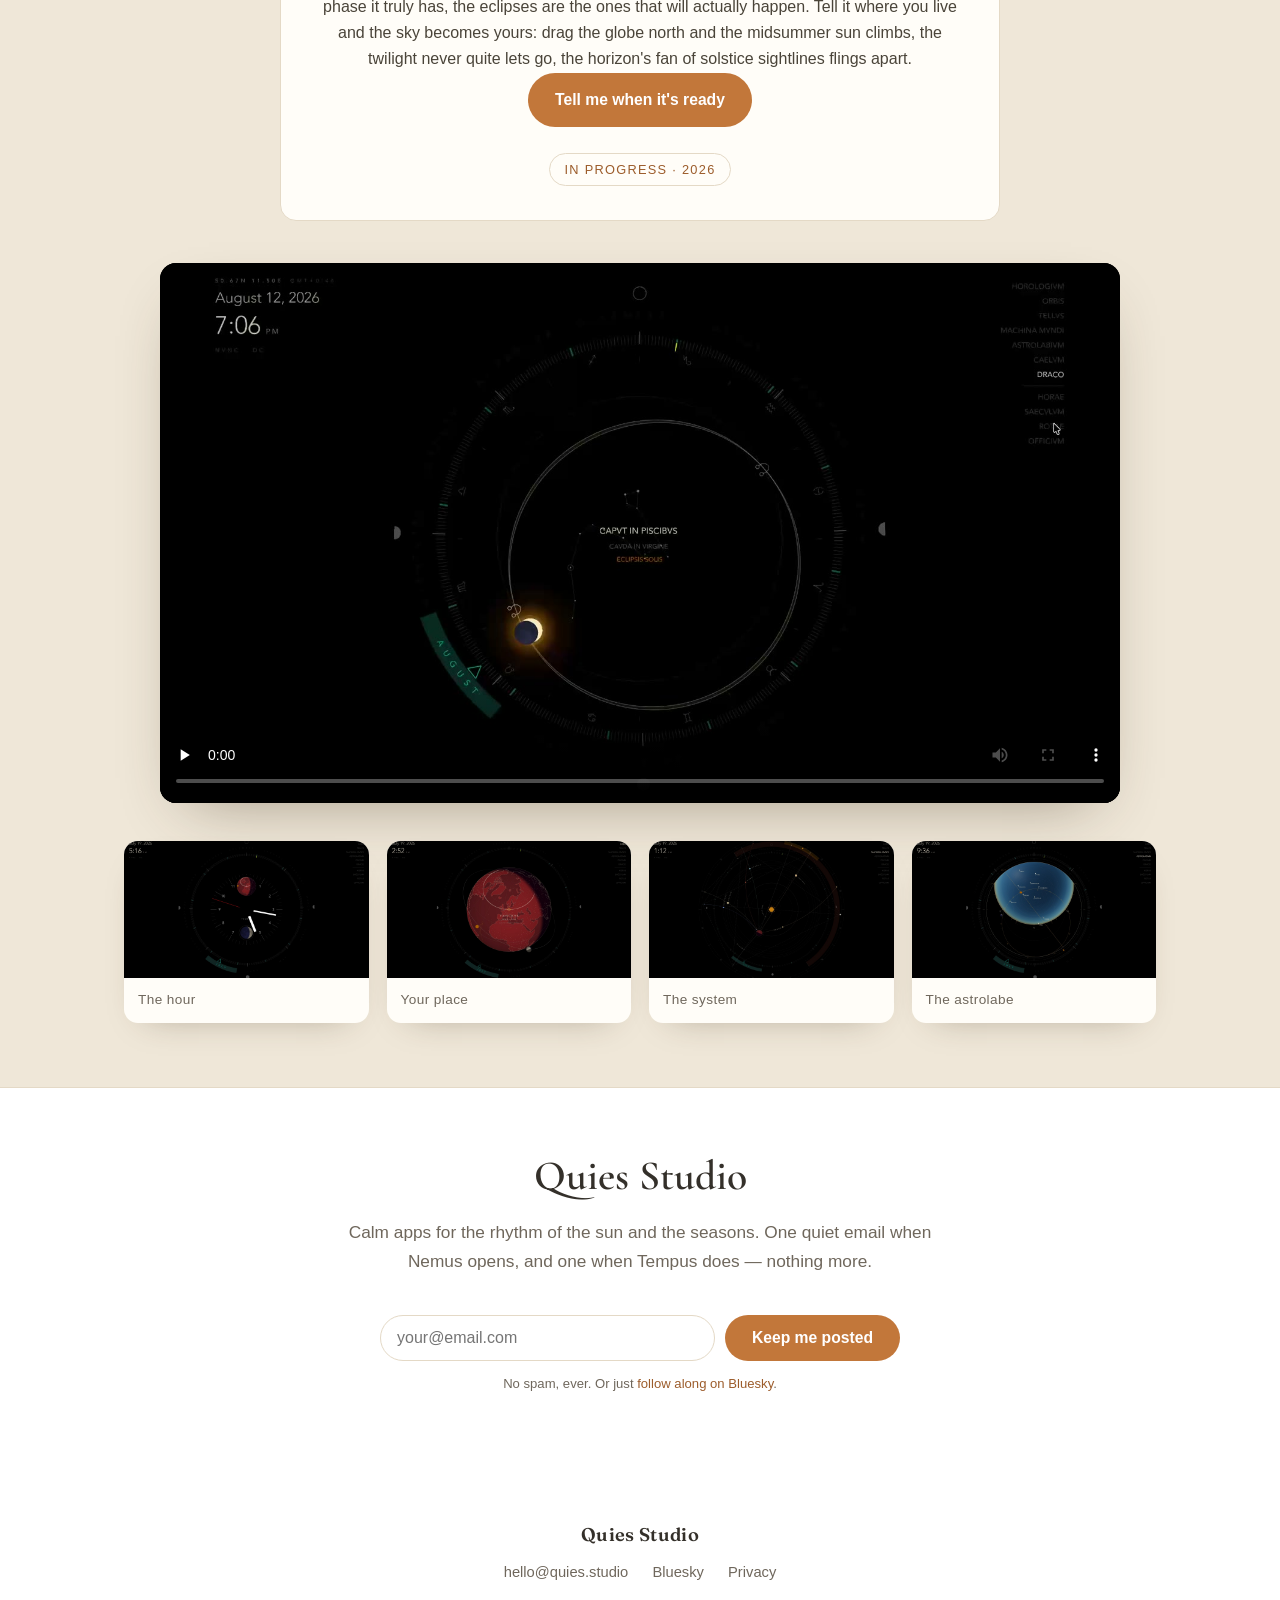
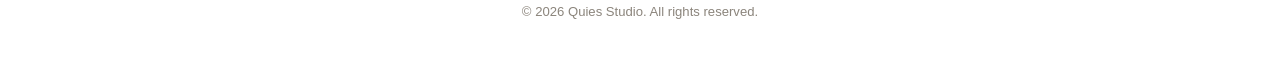
==== commit 74d38c7e: "Add the Tempus tour video with poster" ====
--- a/index.html
+++ b/index.html
@@ -92,6 +92,18 @@
       </div>
       <span class="soon">In progress · 2026</span>
     </div>
+    <div class="hero-img" style="margin-bottom:38px">
+      <!-- A video carries its own aspect ratio, so it needs no
+           padding-box: width:100% + height:auto is enough, and inline
+           so a cached stylesheet can never leave a gap under it. -->
+      <video controls playsinline preload="none"
+             poster="video/tempus-poster.jpg"
+             aria-label="Tempus touring its stations"
+             style="width:100%;height:auto;display:block;border-radius:16px;
+                    background:#000;box-shadow:0 24px 60px -28px rgba(60,45,25,.45)">
+        <source src="video/tempus-tour.mp4" type="video/mp4">
+      </video>
+    </div>
   </div>
   <div class="gallery">
     <figure><img src="img/tempus-clock.jpg" alt="Tempus showing the hour, with the earth and moon on the dial" loading="lazy"><figcaption>The hour</figcaption></figure>
